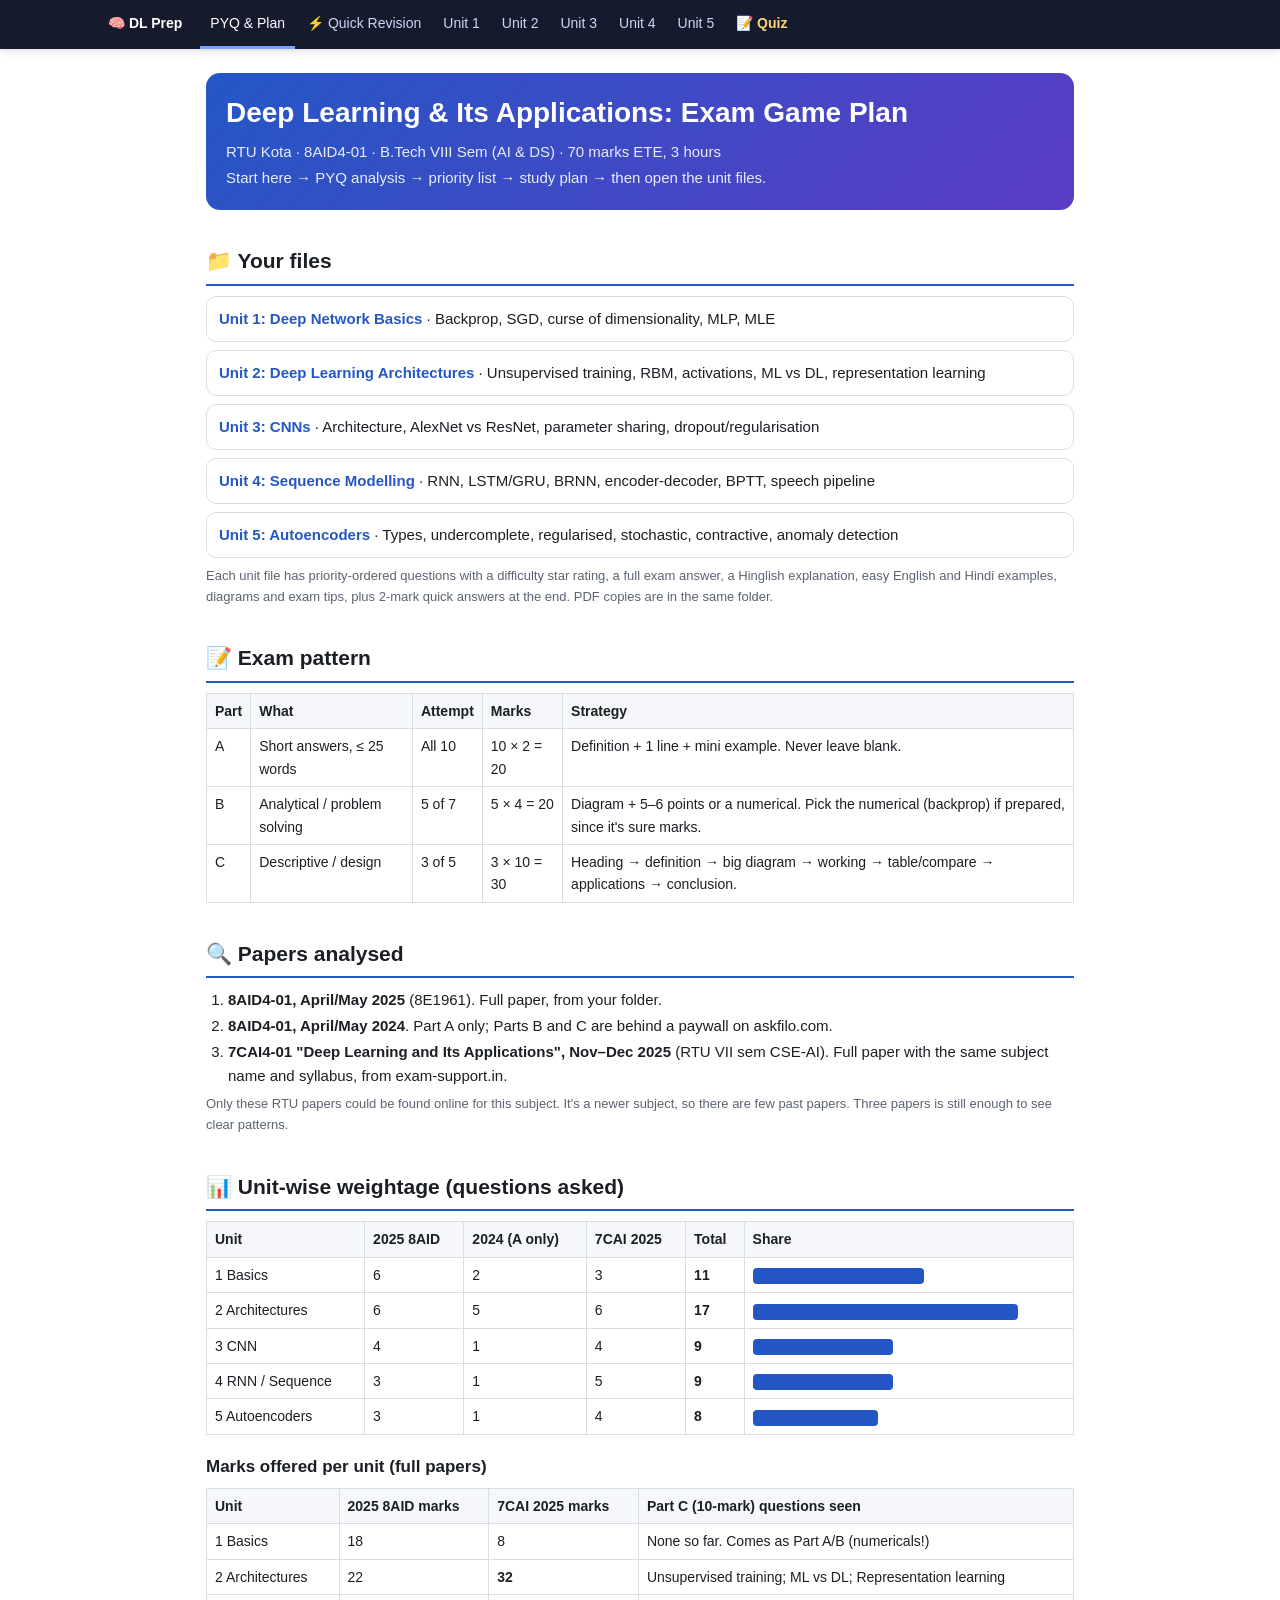
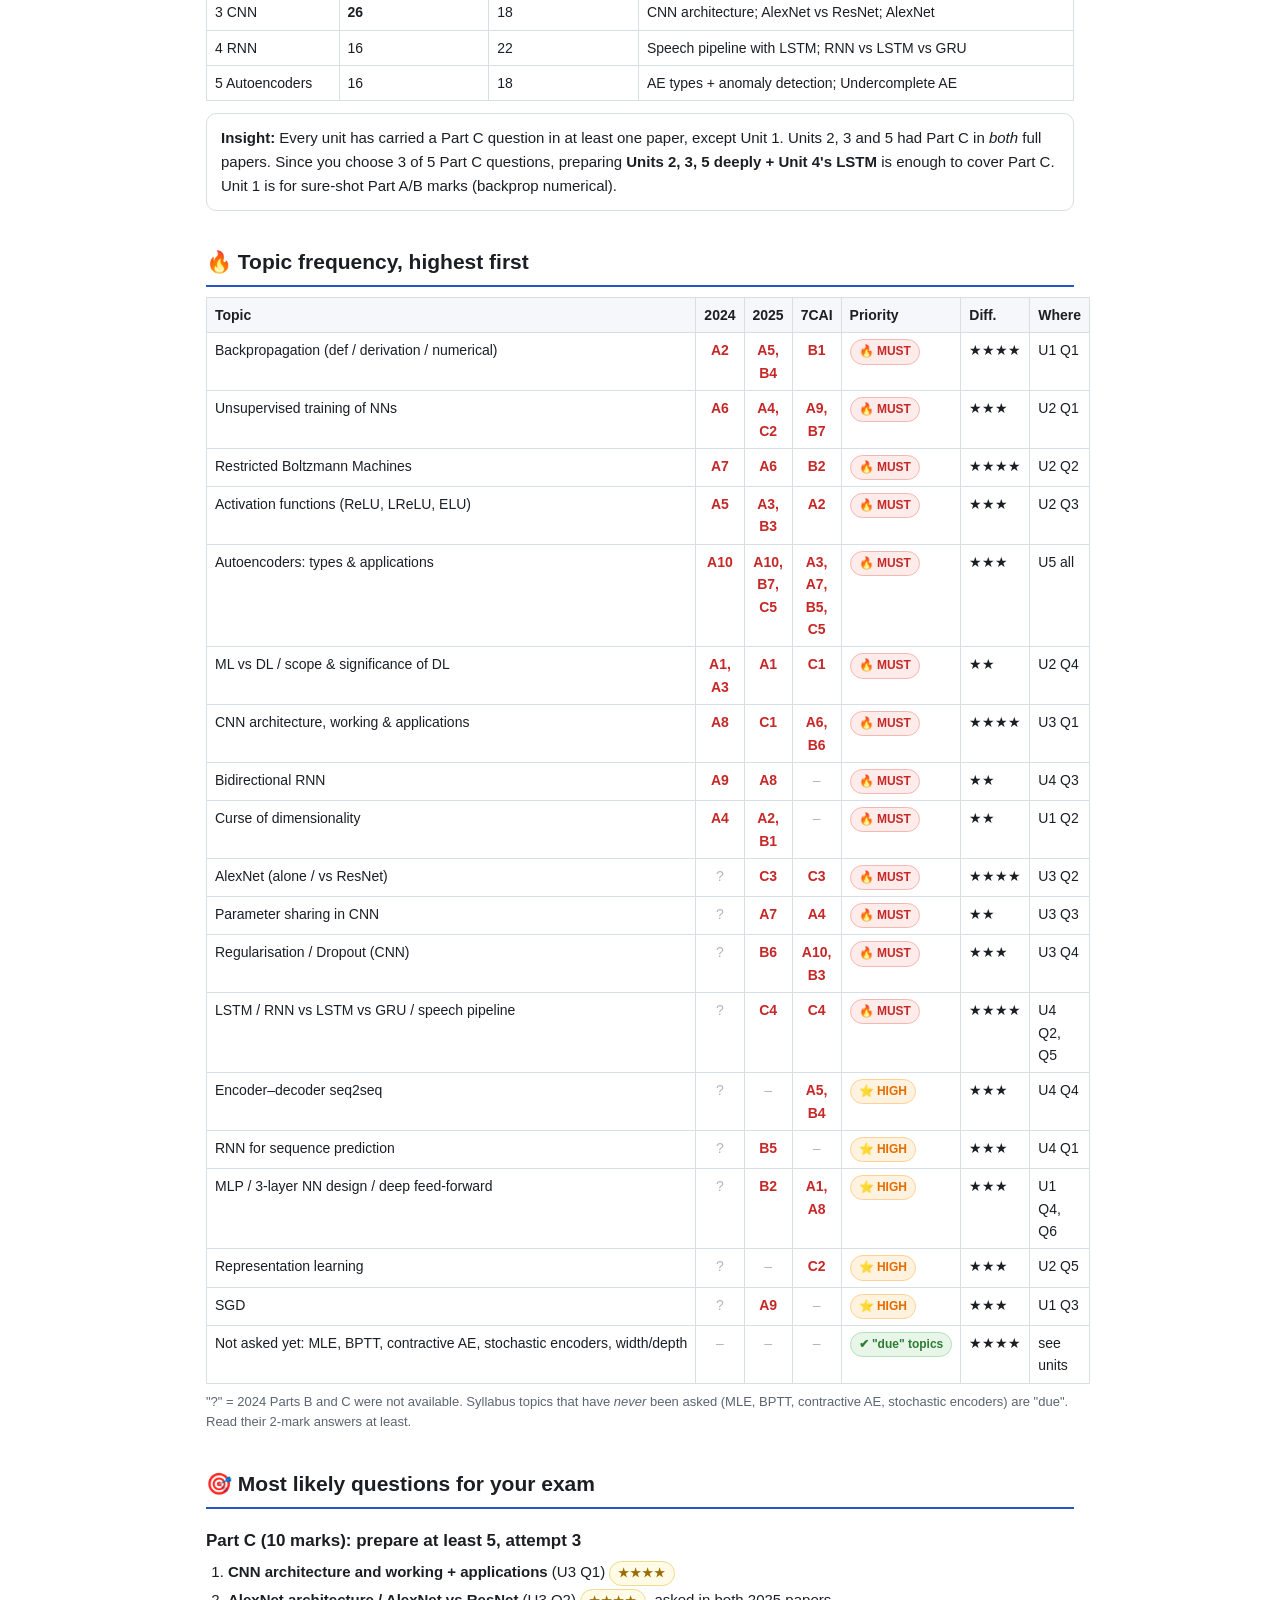
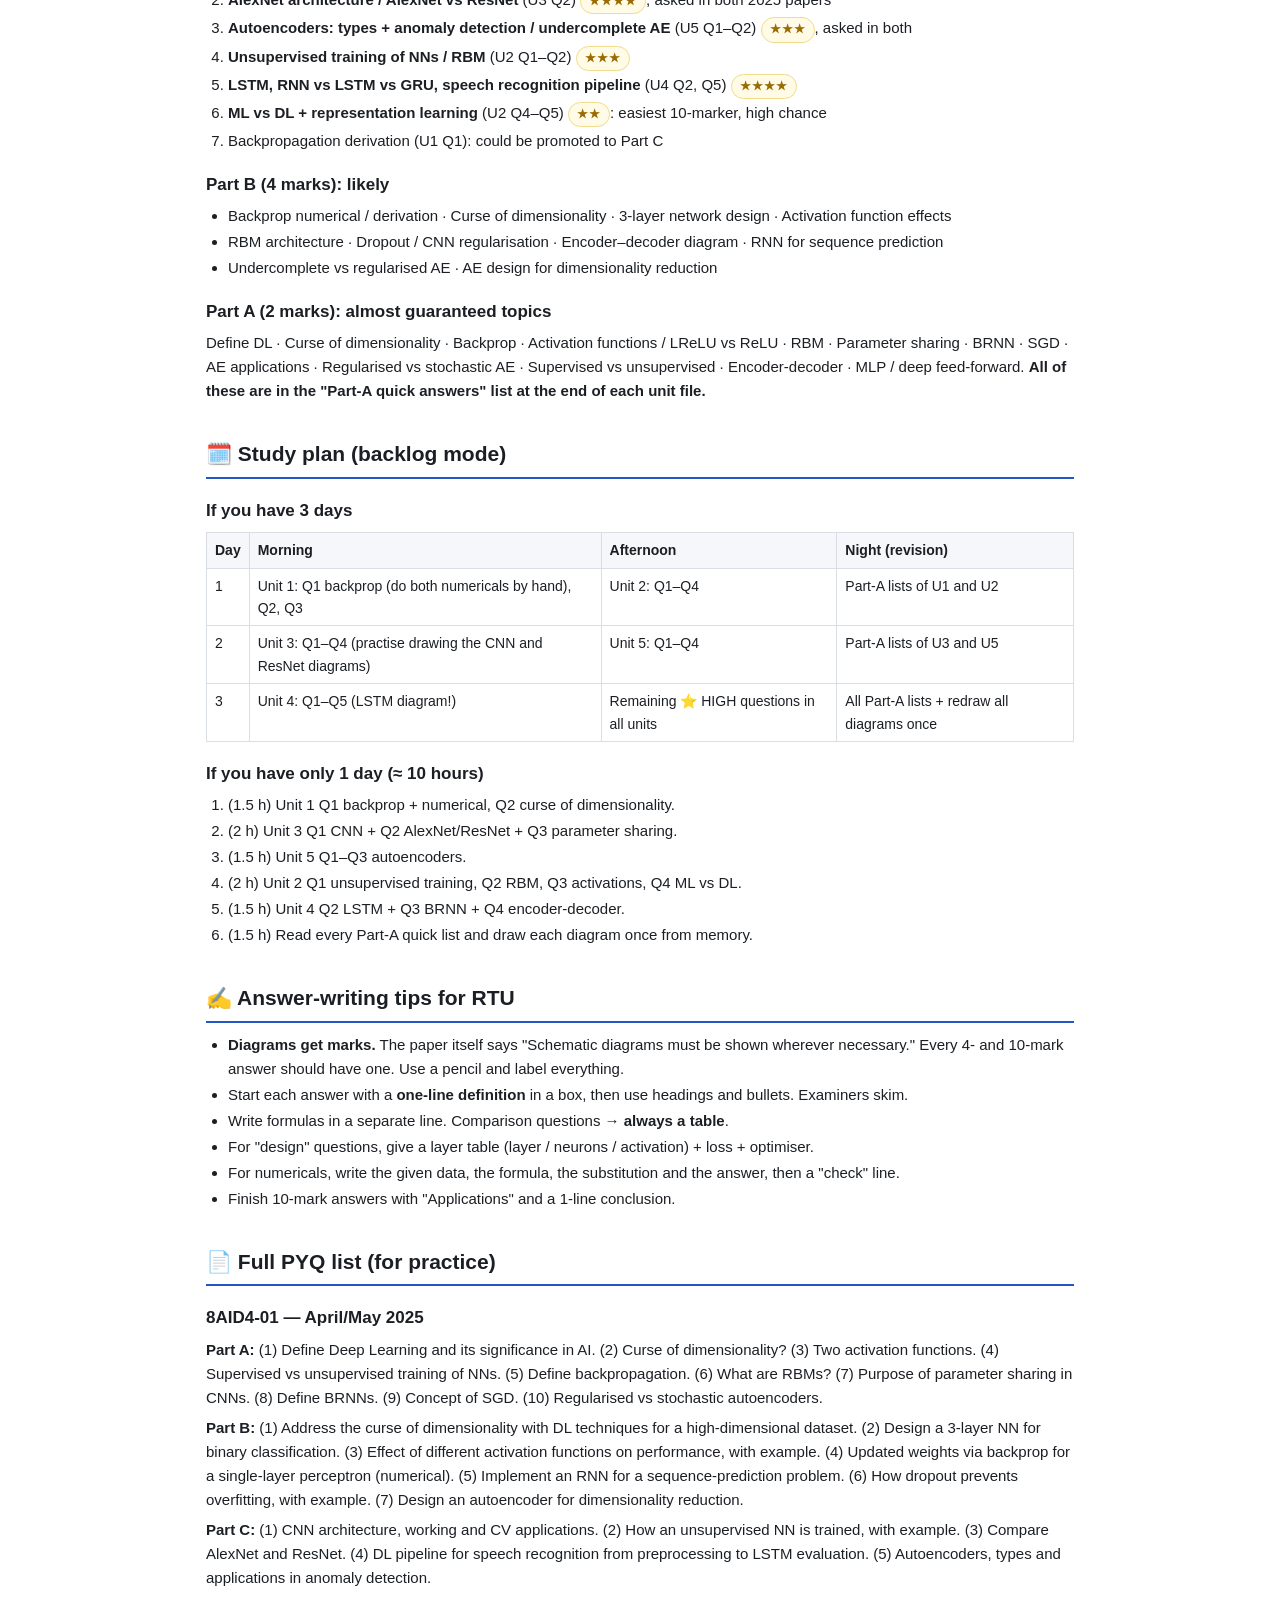
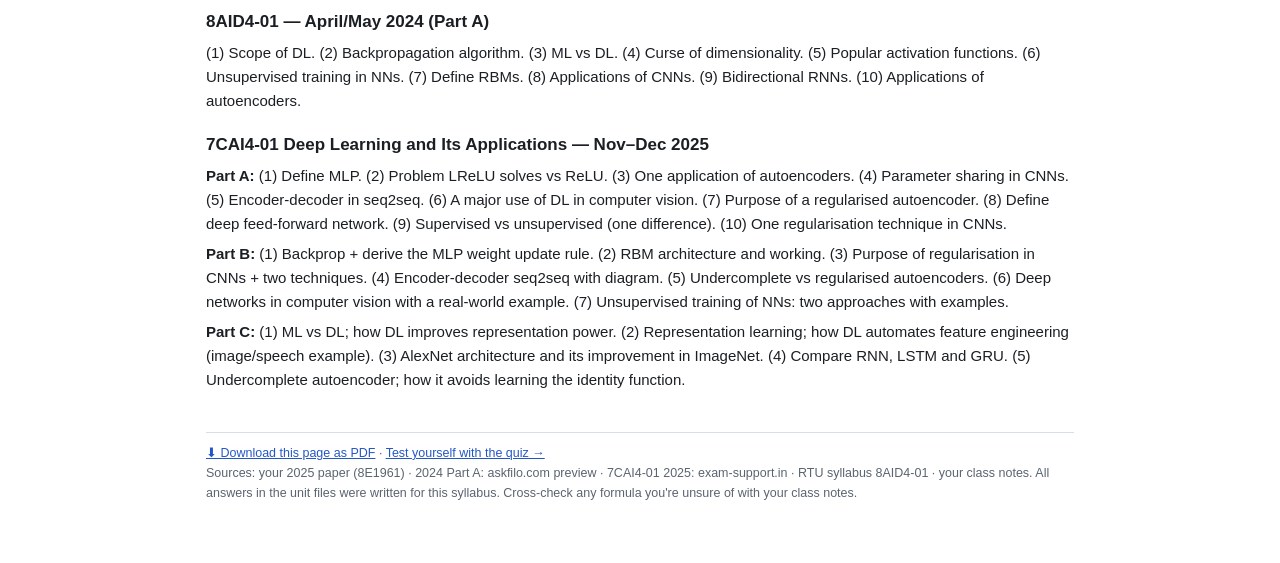
==== plan.html @ b158069f "Add DL exam prep site: unit pages, quick revision, PYQ plan and quizzes Co-Authored-By: Claude Opus " ====
<!doctype html>
<html lang="en">
<head>
<meta charset="utf-8">
<meta name="viewport" content="width=device-width,initial-scale=1">
<title>DL Exam Game Plan</title>
<link rel="stylesheet" href="style.css">
<style>
  .bar{height:16px;border-radius:4px;background:var(--accent);display:inline-block;vertical-align:middle}
  .bar.c2{background:#5b3cc4}
  .yes{color:var(--must);font-weight:700;text-align:center}
  .no{color:#b0b7c2;text-align:center}
  .units a{display:block;padding:10px 12px;border:1px solid var(--line);border-radius:10px;margin:8px 0;text-decoration:none;color:var(--ink)}
  .units a b{color:var(--accent)}
</style>
</head>
<body><nav class="topnav"><div class="navin">
<a href="index.html" class="brand">🧠 DL Prep</a>
<a href="plan.html" data-p="plan" class="active">PYQ &amp; Plan</a><a href="quick.html" data-p="quick">⚡ Quick Revision</a>
<a href="unit1.html" data-p="unit1">Unit 1</a><a href="unit2.html" data-p="unit2">Unit 2</a><a href="unit3.html" data-p="unit3">Unit 3</a><a href="unit4.html" data-p="unit4">Unit 4</a><a href="unit5.html" data-p="unit5">Unit 5</a>
<a href="quiz.html" data-p="quiz" class="quizlink">📝 Quiz</a></div></nav><div class="wrap">

<div class="banner">
  <h1>Deep Learning &amp; Its Applications: Exam Game Plan</h1>
  <p>RTU Kota · 8AID4-01 · B.Tech VIII Sem (AI &amp; DS) · 70 marks ETE, 3 hours</p>
  <p>Start here → PYQ analysis → priority list → study plan → then open the unit files.</p>
</div>

<h2>📁 Your files</h2>
<div class="units">
  <a href="unit1.html"><b>Unit 1: Deep Network Basics</b> · Backprop, SGD, curse of dimensionality, MLP, MLE</a>
  <a href="unit2.html"><b>Unit 2: Deep Learning Architectures</b> · Unsupervised training, RBM, activations, ML vs DL, representation learning</a>
  <a href="unit3.html"><b>Unit 3: CNNs</b> · Architecture, AlexNet vs ResNet, parameter sharing, dropout/regularisation</a>
  <a href="unit4.html"><b>Unit 4: Sequence Modelling</b> · RNN, LSTM/GRU, BRNN, encoder-decoder, BPTT, speech pipeline</a>
  <a href="unit5.html"><b>Unit 5: Autoencoders</b> · Types, undercomplete, regularised, stochastic, contractive, anomaly detection</a>
</div>
<p class="meta">Each unit file has priority-ordered questions with a difficulty star rating, a full exam answer, a Hinglish explanation, easy English and Hindi examples, diagrams and exam tips, plus 2-mark quick answers at the end. PDF copies are in the same folder.</p>

<h2>📝 Exam pattern</h2>
<table>
  <tr><th>Part</th><th>What</th><th>Attempt</th><th>Marks</th><th>Strategy</th></tr>
  <tr><td>A</td><td>Short answers, ≤ 25 words</td><td>All 10</td><td>10 × 2 = 20</td><td>Definition + 1 line + mini example. Never leave blank.</td></tr>
  <tr><td>B</td><td>Analytical / problem solving</td><td>5 of 7</td><td>5 × 4 = 20</td><td>Diagram + 5–6 points or a numerical. Pick the numerical (backprop) if prepared, since it's sure marks.</td></tr>
  <tr><td>C</td><td>Descriptive / design</td><td>3 of 5</td><td>3 × 10 = 30</td><td>Heading → definition → big diagram → working → table/compare → applications → conclusion.</td></tr>
</table>

<h2>🔍 Papers analysed</h2>
<ol>
  <li><b>8AID4-01, April/May 2025</b> (8E1961). Full paper, from your folder.</li>
  <li><b>8AID4-01, April/May 2024</b>. Part A only; Parts B and C are behind a paywall on askfilo.com.</li>
  <li><b>7CAI4-01 "Deep Learning and Its Applications", Nov–Dec 2025</b> (RTU VII sem CSE-AI). Full paper with the same subject name and syllabus, from exam-support.in.</li>
</ol>
<p class="meta">Only these RTU papers could be found online for this subject. It's a newer subject, so there are few past papers. Three papers is still enough to see clear patterns.</p>

<h2>📊 Unit-wise weightage (questions asked)</h2>
<table>
  <tr><th>Unit</th><th>2025 8AID</th><th>2024 (A only)</th><th>7CAI 2025</th><th>Total</th><th style="width:38%">Share</th></tr>
  <tr><td>1 Basics</td><td>6</td><td>2</td><td>3</td><td><b>11</b></td><td><span class="bar" style="width:55%"></span></td></tr>
  <tr><td>2 Architectures</td><td>6</td><td>5</td><td>6</td><td><b>17</b></td><td><span class="bar" style="width:85%"></span></td></tr>
  <tr><td>3 CNN</td><td>4</td><td>1</td><td>4</td><td><b>9</b></td><td><span class="bar" style="width:45%"></span></td></tr>
  <tr><td>4 RNN / Sequence</td><td>3</td><td>1</td><td>5</td><td><b>9</b></td><td><span class="bar" style="width:45%"></span></td></tr>
  <tr><td>5 Autoencoders</td><td>3</td><td>1</td><td>4</td><td><b>8</b></td><td><span class="bar" style="width:40%"></span></td></tr>
</table>
<h3>Marks offered per unit (full papers)</h3>
<table>
  <tr><th>Unit</th><th>2025 8AID marks</th><th>7CAI 2025 marks</th><th>Part C (10-mark) questions seen</th></tr>
  <tr><td>1 Basics</td><td>18</td><td>8</td><td>None so far. Comes as Part A/B (numericals!)</td></tr>
  <tr><td>2 Architectures</td><td>22</td><td><b>32</b></td><td>Unsupervised training; ML vs DL; Representation learning</td></tr>
  <tr><td>3 CNN</td><td><b>26</b></td><td>18</td><td>CNN architecture; AlexNet vs ResNet; AlexNet</td></tr>
  <tr><td>4 RNN</td><td>16</td><td>22</td><td>Speech pipeline with LSTM; RNN vs LSTM vs GRU</td></tr>
  <tr><td>5 Autoencoders</td><td>16</td><td>18</td><td>AE types + anomaly detection; Undercomplete AE</td></tr>
</table>
<div class="box"><b>Insight:</b> Every unit has carried a Part C question in at least one paper, except Unit 1. Units 2, 3 and 5 had Part C in <i>both</i> full papers. Since you choose 3 of 5 Part C questions, preparing <b>Units 2, 3, 5 deeply + Unit 4's LSTM</b> is enough to cover Part C. Unit 1 is for sure-shot Part A/B marks (backprop numerical).</div>

<h2>🔥 Topic frequency, highest first</h2>
<table class="ptable">
  <tr><th>Topic</th><th>2024</th><th>2025</th><th>7CAI</th><th>Priority</th><th>Diff.</th><th>Where</th></tr>
  <tr><td>Backpropagation (def / derivation / numerical)</td><td class="yes">A2</td><td class="yes">A5, B4</td><td class="yes">B1</td><td><span class="tag must">🔥 MUST</span></td><td>★★★★</td><td>U1 Q1</td></tr>
  <tr><td>Unsupervised training of NNs</td><td class="yes">A6</td><td class="yes">A4, C2</td><td class="yes">A9, B7</td><td><span class="tag must">🔥 MUST</span></td><td>★★★</td><td>U2 Q1</td></tr>
  <tr><td>Restricted Boltzmann Machines</td><td class="yes">A7</td><td class="yes">A6</td><td class="yes">B2</td><td><span class="tag must">🔥 MUST</span></td><td>★★★★</td><td>U2 Q2</td></tr>
  <tr><td>Activation functions (ReLU, LReLU, ELU)</td><td class="yes">A5</td><td class="yes">A3, B3</td><td class="yes">A2</td><td><span class="tag must">🔥 MUST</span></td><td>★★★</td><td>U2 Q3</td></tr>
  <tr><td>Autoencoders: types &amp; applications</td><td class="yes">A10</td><td class="yes">A10, B7, C5</td><td class="yes">A3, A7, B5, C5</td><td><span class="tag must">🔥 MUST</span></td><td>★★★</td><td>U5 all</td></tr>
  <tr><td>ML vs DL / scope &amp; significance of DL</td><td class="yes">A1, A3</td><td class="yes">A1</td><td class="yes">C1</td><td><span class="tag must">🔥 MUST</span></td><td>★★</td><td>U2 Q4</td></tr>
  <tr><td>CNN architecture, working &amp; applications</td><td class="yes">A8</td><td class="yes">C1</td><td class="yes">A6, B6</td><td><span class="tag must">🔥 MUST</span></td><td>★★★★</td><td>U3 Q1</td></tr>
  <tr><td>Bidirectional RNN</td><td class="yes">A9</td><td class="yes">A8</td><td class="no">–</td><td><span class="tag must">🔥 MUST</span></td><td>★★</td><td>U4 Q3</td></tr>
  <tr><td>Curse of dimensionality</td><td class="yes">A4</td><td class="yes">A2, B1</td><td class="no">–</td><td><span class="tag must">🔥 MUST</span></td><td>★★</td><td>U1 Q2</td></tr>
  <tr><td>AlexNet (alone / vs ResNet)</td><td class="no">?</td><td class="yes">C3</td><td class="yes">C3</td><td><span class="tag must">🔥 MUST</span></td><td>★★★★</td><td>U3 Q2</td></tr>
  <tr><td>Parameter sharing in CNN</td><td class="no">?</td><td class="yes">A7</td><td class="yes">A4</td><td><span class="tag must">🔥 MUST</span></td><td>★★</td><td>U3 Q3</td></tr>
  <tr><td>Regularisation / Dropout (CNN)</td><td class="no">?</td><td class="yes">B6</td><td class="yes">A10, B3</td><td><span class="tag must">🔥 MUST</span></td><td>★★★</td><td>U3 Q4</td></tr>
  <tr><td>LSTM / RNN vs LSTM vs GRU / speech pipeline</td><td class="no">?</td><td class="yes">C4</td><td class="yes">C4</td><td><span class="tag must">🔥 MUST</span></td><td>★★★★</td><td>U4 Q2, Q5</td></tr>
  <tr><td>Encoder–decoder seq2seq</td><td class="no">?</td><td class="no">–</td><td class="yes">A5, B4</td><td><span class="tag high">⭐ HIGH</span></td><td>★★★</td><td>U4 Q4</td></tr>
  <tr><td>RNN for sequence prediction</td><td class="no">?</td><td class="yes">B5</td><td class="no">–</td><td><span class="tag high">⭐ HIGH</span></td><td>★★★</td><td>U4 Q1</td></tr>
  <tr><td>MLP / 3-layer NN design / deep feed-forward</td><td class="no">?</td><td class="yes">B2</td><td class="yes">A1, A8</td><td><span class="tag high">⭐ HIGH</span></td><td>★★★</td><td>U1 Q4, Q6</td></tr>
  <tr><td>Representation learning</td><td class="no">?</td><td class="no">–</td><td class="yes">C2</td><td><span class="tag high">⭐ HIGH</span></td><td>★★★</td><td>U2 Q5</td></tr>
  <tr><td>SGD</td><td class="no">?</td><td class="yes">A9</td><td class="no">–</td><td><span class="tag high">⭐ HIGH</span></td><td>★★★</td><td>U1 Q3</td></tr>
  <tr><td>Not asked yet: MLE, BPTT, contractive AE, stochastic encoders, width/depth</td><td class="no">–</td><td class="no">–</td><td class="no">–</td><td><span class="tag med">✔ "due" topics</span></td><td>★★★★</td><td>see units</td></tr>
</table>
<p class="meta">"?" = 2024 Parts B and C were not available. Syllabus topics that have <i>never</i> been asked (MLE, BPTT, contractive AE, stochastic encoders) are "due". Read their 2-mark answers at least.</p>

<h2>🎯 Most likely questions for your exam</h2>
<h3>Part C (10 marks): prepare at least 5, attempt 3</h3>
<ol>
  <li><b>CNN architecture and working + applications</b> (U3 Q1) <span class="tag stars">★★★★</span></li>
  <li><b>AlexNet architecture / AlexNet vs ResNet</b> (U3 Q2) <span class="tag stars">★★★★</span>, asked in both 2025 papers</li>
  <li><b>Autoencoders: types + anomaly detection / undercomplete AE</b> (U5 Q1–Q2) <span class="tag stars">★★★</span>, asked in both</li>
  <li><b>Unsupervised training of NNs / RBM</b> (U2 Q1–Q2) <span class="tag stars">★★★</span></li>
  <li><b>LSTM, RNN vs LSTM vs GRU, speech recognition pipeline</b> (U4 Q2, Q5) <span class="tag stars">★★★★</span></li>
  <li><b>ML vs DL + representation learning</b> (U2 Q4–Q5) <span class="tag stars">★★</span>: easiest 10-marker, high chance</li>
  <li>Backpropagation derivation (U1 Q1): could be promoted to Part C</li>
</ol>
<h3>Part B (4 marks): likely</h3>
<ul>
  <li>Backprop numerical / derivation · Curse of dimensionality · 3-layer network design · Activation function effects</li>
  <li>RBM architecture · Dropout / CNN regularisation · Encoder–decoder diagram · RNN for sequence prediction</li>
  <li>Undercomplete vs regularised AE · AE design for dimensionality reduction</li>
</ul>
<h3>Part A (2 marks): almost guaranteed topics</h3>
<p>Define DL · Curse of dimensionality · Backprop · Activation functions / LReLU vs ReLU · RBM · Parameter sharing · BRNN · SGD · AE applications · Regularised vs stochastic AE · Supervised vs unsupervised · Encoder-decoder · MLP / deep feed-forward. <b>All of these are in the "Part-A quick answers" list at the end of each unit file.</b></p>

<h2>🗓️ Study plan (backlog mode)</h2>
<h3>If you have 3 days</h3>
<table>
  <tr><th>Day</th><th>Morning</th><th>Afternoon</th><th>Night (revision)</th></tr>
  <tr><td>1</td><td>Unit 1: Q1 backprop (do both numericals by hand), Q2, Q3</td><td>Unit 2: Q1–Q4</td><td>Part-A lists of U1 and U2</td></tr>
  <tr><td>2</td><td>Unit 3: Q1–Q4 (practise drawing the CNN and ResNet diagrams)</td><td>Unit 5: Q1–Q4</td><td>Part-A lists of U3 and U5</td></tr>
  <tr><td>3</td><td>Unit 4: Q1–Q5 (LSTM diagram!)</td><td>Remaining ⭐ HIGH questions in all units</td><td>All Part-A lists + redraw all diagrams once</td></tr>
</table>
<h3>If you have only 1 day (≈ 10 hours)</h3>
<ol>
  <li>(1.5 h) Unit 1 Q1 backprop + numerical, Q2 curse of dimensionality.</li>
  <li>(2 h) Unit 3 Q1 CNN + Q2 AlexNet/ResNet + Q3 parameter sharing.</li>
  <li>(1.5 h) Unit 5 Q1–Q3 autoencoders.</li>
  <li>(2 h) Unit 2 Q1 unsupervised training, Q2 RBM, Q3 activations, Q4 ML vs DL.</li>
  <li>(1.5 h) Unit 4 Q2 LSTM + Q3 BRNN + Q4 encoder-decoder.</li>
  <li>(1.5 h) Read every Part-A quick list and draw each diagram once from memory.</li>
</ol>

<h2>✍️ Answer-writing tips for RTU</h2>
<ul>
  <li><b>Diagrams get marks.</b> The paper itself says "Schematic diagrams must be shown wherever necessary." Every 4- and 10-mark answer should have one. Use a pencil and label everything.</li>
  <li>Start each answer with a <b>one-line definition</b> in a box, then use headings and bullets. Examiners skim.</li>
  <li>Write formulas in a separate line. Comparison questions → <b>always a table</b>.</li>
  <li>For "design" questions, give a layer table (layer / neurons / activation) + loss + optimiser.</li>
  <li>For numericals, write the given data, the formula, the substitution and the answer, then a "check" line.</li>
  <li>Finish 10-mark answers with "Applications" and a 1-line conclusion.</li>
</ul>

<h2>📄 Full PYQ list (for practice)</h2>
<h3>8AID4-01 — April/May 2025</h3>
<p><b>Part A:</b> (1) Define Deep Learning and its significance in AI. (2) Curse of dimensionality? (3) Two activation functions. (4) Supervised vs unsupervised training of NNs. (5) Define backpropagation. (6) What are RBMs? (7) Purpose of parameter sharing in CNNs. (8) Define BRNNs. (9) Concept of SGD. (10) Regularised vs stochastic autoencoders.</p>
<p><b>Part B:</b> (1) Address the curse of dimensionality with DL techniques for a high-dimensional dataset. (2) Design a 3-layer NN for binary classification. (3) Effect of different activation functions on performance, with example. (4) Updated weights via backprop for a single-layer perceptron (numerical). (5) Implement an RNN for a sequence-prediction problem. (6) How dropout prevents overfitting, with example. (7) Design an autoencoder for dimensionality reduction.</p>
<p><b>Part C:</b> (1) CNN architecture, working and CV applications. (2) How an unsupervised NN is trained, with example. (3) Compare AlexNet and ResNet. (4) DL pipeline for speech recognition from preprocessing to LSTM evaluation. (5) Autoencoders, types and applications in anomaly detection.</p>
<h3>8AID4-01 — April/May 2024 (Part A)</h3>
<p>(1) Scope of DL. (2) Backpropagation algorithm. (3) ML vs DL. (4) Curse of dimensionality. (5) Popular activation functions. (6) Unsupervised training in NNs. (7) Define RBMs. (8) Applications of CNNs. (9) Bidirectional RNNs. (10) Applications of autoencoders.</p>
<h3>7CAI4-01 Deep Learning and Its Applications — Nov–Dec 2025</h3>
<p><b>Part A:</b> (1) Define MLP. (2) Problem LReLU solves vs ReLU. (3) One application of autoencoders. (4) Parameter sharing in CNNs. (5) Encoder-decoder in seq2seq. (6) A major use of DL in computer vision. (7) Purpose of a regularised autoencoder. (8) Define deep feed-forward network. (9) Supervised vs unsupervised (one difference). (10) One regularisation technique in CNNs.</p>
<p><b>Part B:</b> (1) Backprop + derive the MLP weight update rule. (2) RBM architecture and working. (3) Purpose of regularisation in CNNs + two techniques. (4) Encoder-decoder seq2seq with diagram. (5) Undercomplete vs regularised autoencoders. (6) Deep networks in computer vision with a real-world example. (7) Unsupervised training of NNs: two approaches with examples.</p>
<p><b>Part C:</b> (1) ML vs DL; how DL improves representation power. (2) Representation learning; how DL automates feature engineering (image/speech example). (3) AlexNet architecture and its improvement in ImageNet. (4) Compare RNN, LSTM and GRU. (5) Undercomplete autoencoder; how it avoids learning the identity function.</p>

<div class="footer"><a href="pdf/plan.pdf">⬇ Download this page as PDF</a> · <a href="quiz.html">Test yourself with the quiz →</a><br>Sources: your 2025 paper (8E1961) · 2024 Part A: askfilo.com preview · 7CAI4-01 2025: exam-support.in · RTU syllabus 8AID4-01 · your class notes. All answers in the unit files were written for this syllabus. Cross-check any formula you're unsure of with your class notes.</div>
</div></body></html>
---- style.css ----
/* Shared style for DL exam-prep documents (screen + print) */
:root{
  --ink:#1b1f24; --muted:#5b6470; --line:#d9dee5; --bg:#ffffff; --soft:#f5f7fa;
  --accent:#2457c5; --accent-soft:#e8efff;
  --must:#c62828; --must-soft:#fdecea;
  --high:#e46c00; --high-soft:#fff3e0;
  --med:#2e7d32;  --med-soft:#e8f5e9;
  --hing:#6a1b9a; --hing-soft:#f6edfb;
  --eng:#00695c;  --eng-soft:#e6f4f1;
  --hin:#ad1457;  --hin-soft:#fde9f1;
  --tip:#8d6e00;  --tip-soft:#fff8dc;
}
*{box-sizing:border-box}
html{-webkit-print-color-adjust:exact;print-color-adjust:exact}
body{margin:0;background:var(--bg);color:var(--ink);
  font:15px/1.6 "Segoe UI",-apple-system,BlinkMacSystemFont,"Noto Sans","Noto Sans Devanagari",Arial,sans-serif}
.wrap{max-width:900px;margin:0 auto;padding:24px 16px 60px}
h1{font-size:28px;margin:0 0 4px;color:var(--accent)}
h2{font-size:21px;margin:34px 0 10px;padding-bottom:6px;border-bottom:2px solid var(--accent)}
h3{font-size:17px;margin:18px 0 6px}
h4{font-size:15px;margin:12px 0 4px}
p{margin:6px 0}
ul,ol{margin:6px 0;padding-left:22px}
li{margin:2px 0}
code,.mono{font-family:"SF Mono",Menlo,Consolas,monospace;font-size:13.5px;background:var(--soft);padding:1px 5px;border-radius:4px}
pre{font-family:"SF Mono",Menlo,Consolas,monospace;font-size:13px;background:var(--soft);border:1px solid var(--line);
  border-radius:8px;padding:10px 12px;overflow-x:auto;white-space:pre-wrap;line-height:1.45}
table{border-collapse:collapse;width:100%;margin:8px 0;font-size:14px}
th,td{border:1px solid var(--line);padding:6px 8px;text-align:left;vertical-align:top}
th{background:var(--soft)}
a{color:var(--accent)}
.sub{color:var(--muted);margin:0 0 14px}
.meta{font-size:13px;color:var(--muted)}

/* header banner */
.banner{background:linear-gradient(135deg,#2457c5,#5b3cc4);color:#fff;border-radius:14px;padding:18px 20px;margin-bottom:18px}
.banner h1{color:#fff}
.banner p{color:#e9ecff;margin:2px 0}

/* legend & toc */
.box{border:1px solid var(--line);border-radius:10px;padding:12px 14px;margin:12px 0;background:#fff}
.toc ol{columns:2;column-gap:28px}
@media (max-width:640px){.toc ol{columns:1}}

/* question card */
.q{border:1px solid var(--line);border-left:6px solid var(--accent);border-radius:12px;padding:14px 16px;margin:22px 0;background:#fff;
  break-inside:auto}
.q.must{border-left-color:var(--must)}
.q.high{border-left-color:var(--high)}
.q.med{border-left-color:var(--med)}
.qhead{display:flex;flex-wrap:wrap;gap:6px;align-items:center;margin-bottom:6px}
.qno{font-weight:700;color:var(--muted);font-size:13px}
.qtitle{font-size:17px;font-weight:700;margin:4px 0 8px}
.tag{display:inline-block;font-size:12px;font-weight:600;padding:2px 8px;border-radius:999px;border:1px solid transparent;white-space:nowrap}
.tag.must{background:var(--must-soft);color:var(--must);border-color:#f3b8b3}
.tag.high{background:var(--high-soft);color:var(--high);border-color:#ffd199}
.tag.med{background:var(--med-soft);color:var(--med);border-color:#b7dfb9}
.tag.stars{background:#fffbe6;color:#9a6b00;border-color:#f0dc8a;letter-spacing:1px}
.tag.marks{background:var(--accent-soft);color:var(--accent);border-color:#c3d3ff}
.tag.pyq{background:#1b1f24;color:#fff}

/* answer sub-blocks */
.blk{border-radius:10px;padding:10px 12px;margin:10px 0}
.blk > .lbl{font-weight:700;font-size:13px;text-transform:uppercase;letter-spacing:.4px;margin-bottom:4px;display:block}
.ans{background:#fff;border:1px dashed var(--line)}
.ans > .lbl{color:var(--accent)}
.hing{background:var(--hing-soft)} .hing > .lbl{color:var(--hing)}
.eng{background:var(--eng-soft)}   .eng > .lbl{color:var(--eng)}
.hin{background:var(--hin-soft)}   .hin > .lbl{color:var(--hin)}
.hin p,.hin li{font-family:"Noto Sans Devanagari","Kohinoor Devanagari","Mangal",sans-serif}
.tip{background:var(--tip-soft)}   .tip > .lbl{color:var(--tip)}
.formula{background:var(--soft);border:1px solid var(--line);border-radius:8px;padding:8px 12px;margin:8px 0;
  font-family:"Cambria Math","STIX Two Math","Times New Roman",serif;font-size:16px}

/* figures */
figure{margin:12px 0;text-align:center}
figure img{max-width:100%;max-height:340px;background:#fff;border:1px solid var(--line);border-radius:8px;padding:6px}
figure svg{max-width:100%;height:auto;background:#fff;border:1px solid var(--line);border-radius:8px}
figcaption{font-size:12.5px;color:var(--muted);margin-top:4px}
.figrow{display:flex;gap:10px;flex-wrap:wrap;justify-content:center}
.figrow figure{flex:1 1 220px}

/* priority table */
.ptable td:first-child{white-space:nowrap}

.quick li{margin:6px 0}
.footer{margin-top:40px;font-size:12.5px;color:var(--muted);border-top:1px solid var(--line);padding-top:10px}

@media print{
  @page{size:A4;margin:14mm 12mm}
  body{font-size:12.5px}
  .wrap{max-width:none;padding:0}
  .q{break-inside:auto;page-break-inside:auto}
  .blk,figure,.formula,table{break-inside:avoid}
  h2{break-after:avoid}
  a{color:inherit;text-decoration:none}
  figure img{max-height:260px}
}

/* ---- site navigation ---- */
html{scroll-padding-top:60px}
.topnav{position:sticky;top:0;z-index:50;background:#151a2d;box-shadow:0 2px 8px rgba(0,0,0,.15)}
.navin{max-width:1100px;margin:0 auto;display:flex;gap:2px;overflow-x:auto;padding:0 8px;scrollbar-width:none}
.navin::-webkit-scrollbar{display:none}
.topnav a{color:#cfd6f5;text-decoration:none;padding:12px 10px;font-size:14px;white-space:nowrap;border-bottom:3px solid transparent}
.topnav a:hover{color:#fff}
.topnav a.active{color:#fff;border-bottom-color:#7aa2ff}
.topnav a.brand{color:#fff;font-weight:700;margin-right:6px}
.topnav a.quizlink{color:#ffd479;font-weight:600}
@media print{.topnav{display:none}}

/* ---- mobile: no sideways page scroll ---- */
@media (max-width:700px){
  .wrap{overflow-wrap:anywhere}
  table{display:block;overflow-x:auto;-webkit-overflow-scrolling:touch}
  th,td{min-width:90px}
  .tag{white-space:normal}
  h1{font-size:24px}
  .banner,.hero{padding:16px}
  figure img{max-width:100%;height:auto}
}
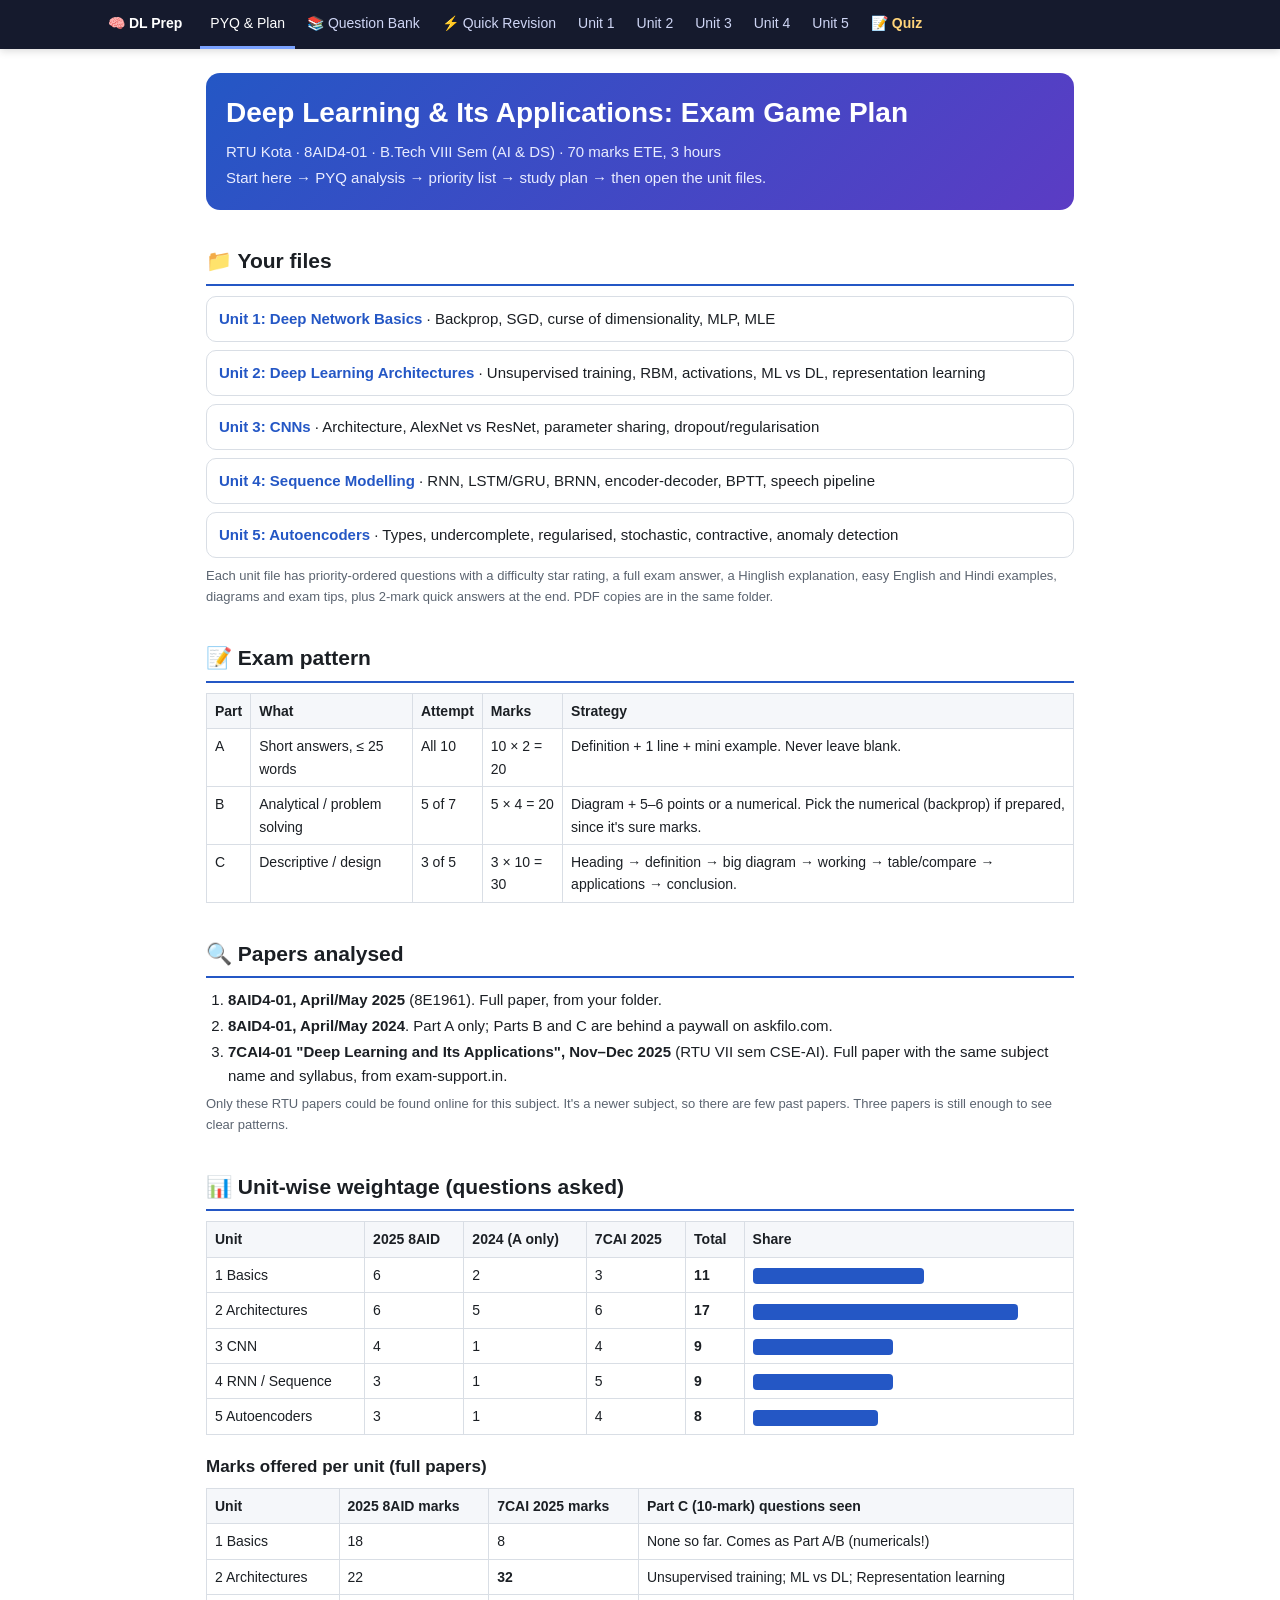
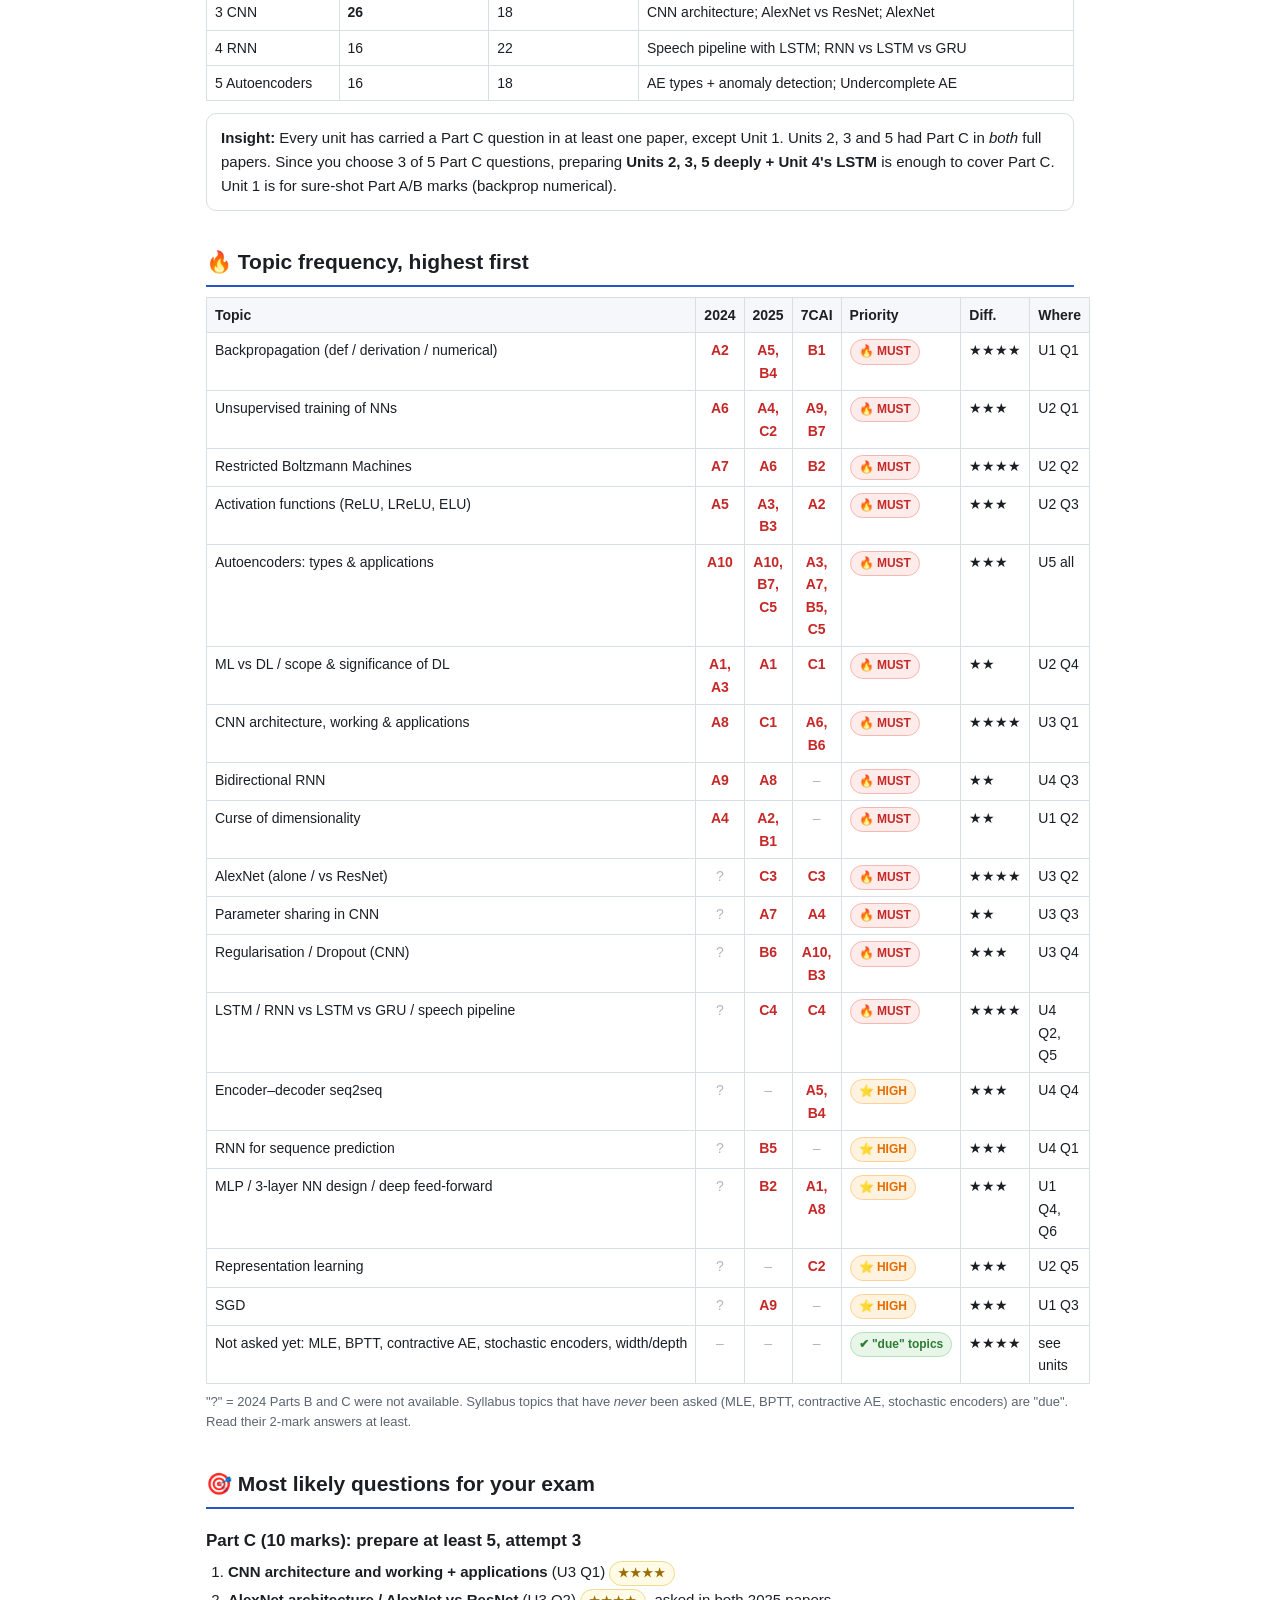
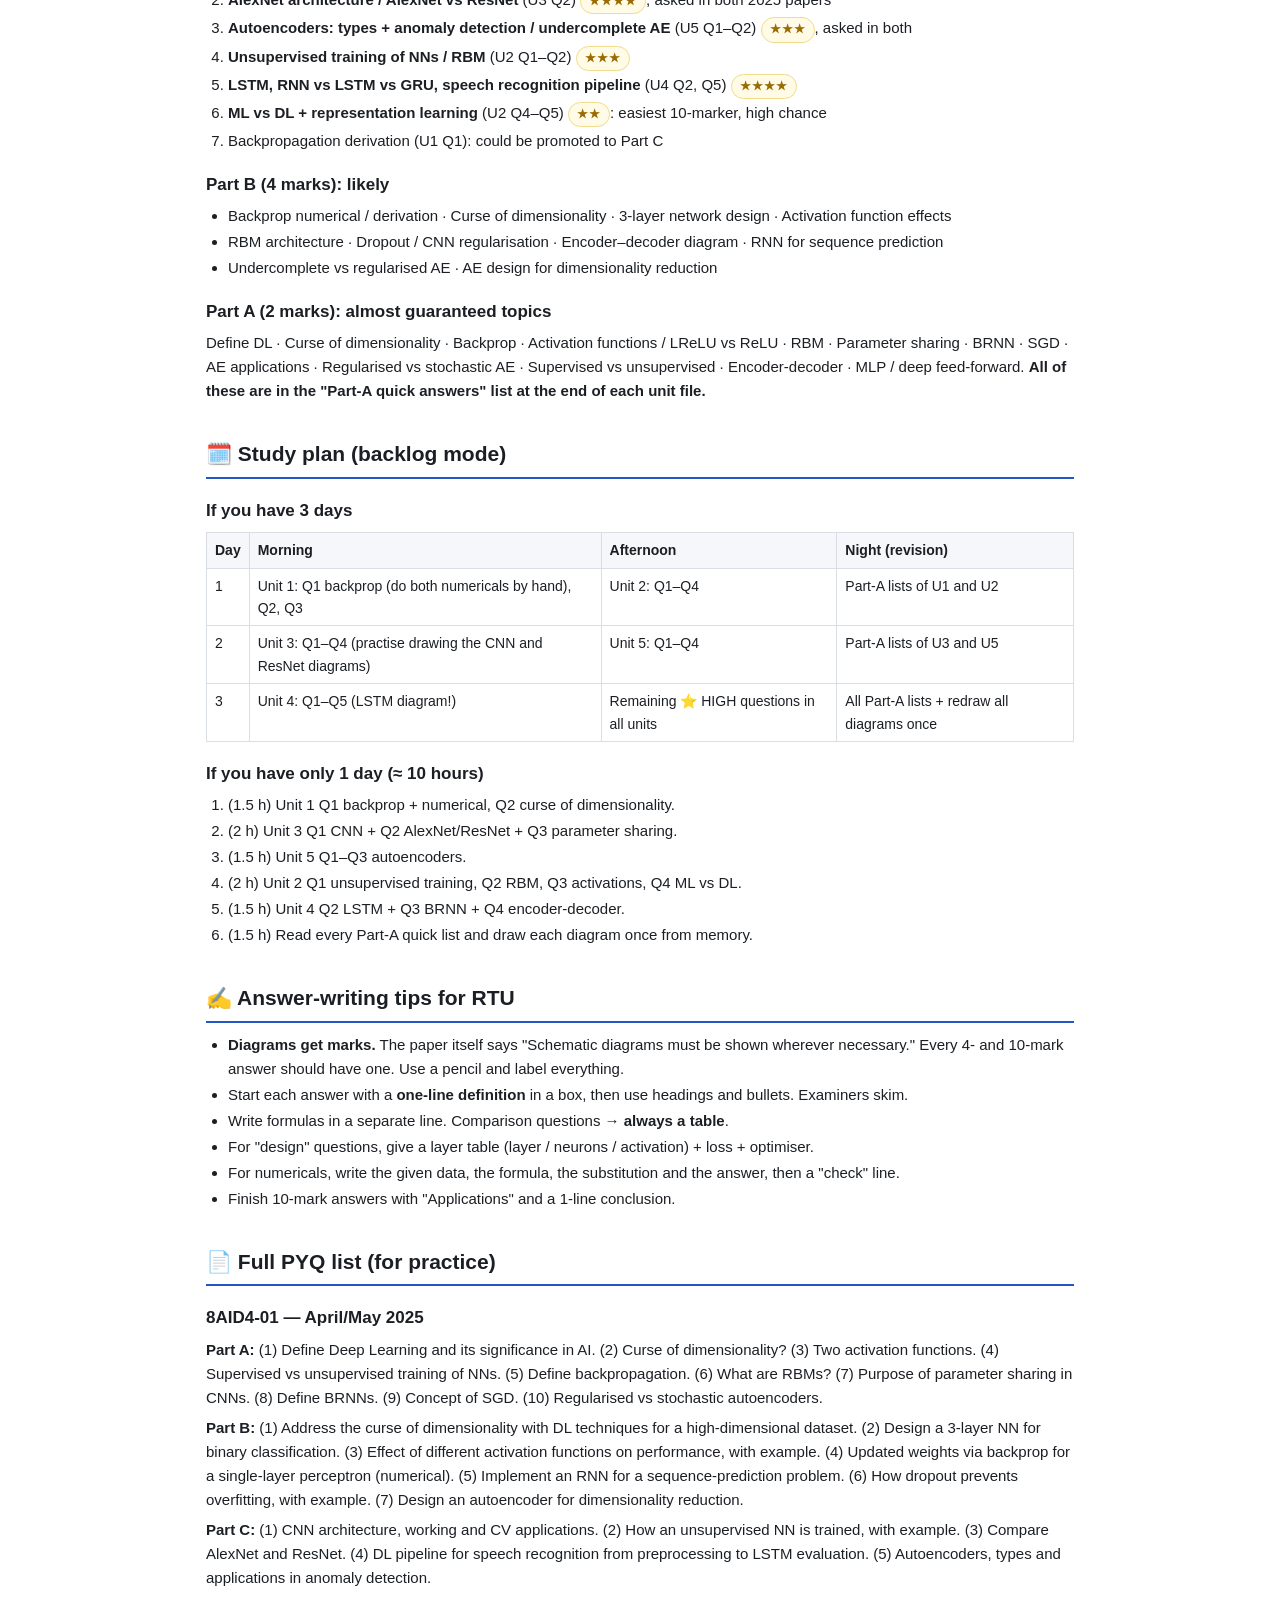
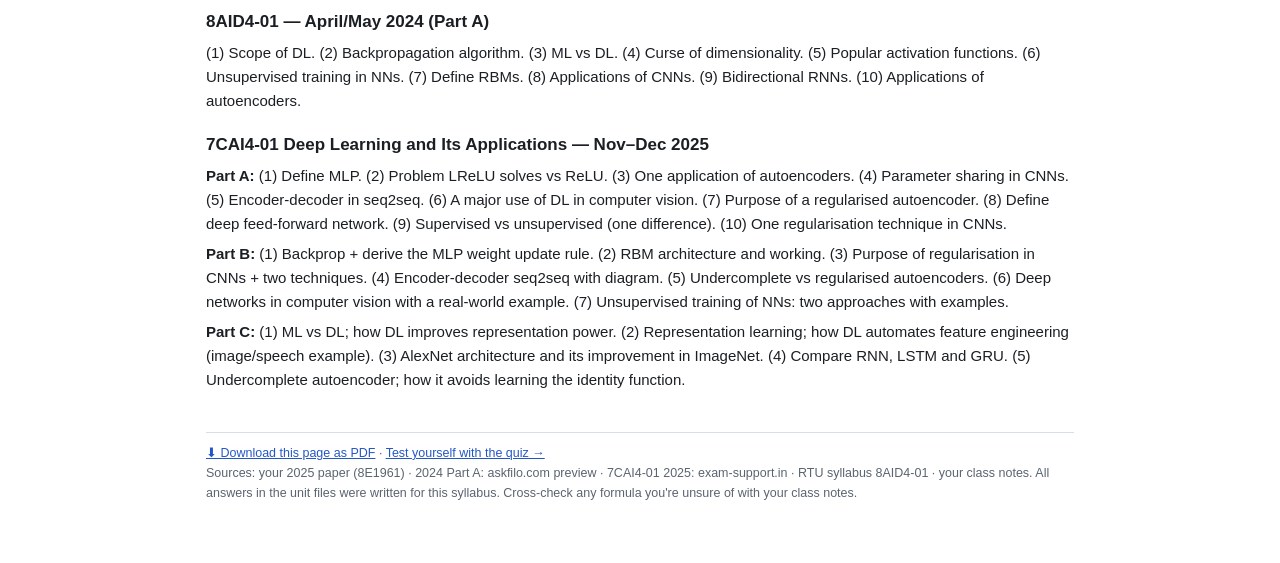
==== commit 4fcd6ec5: "Add question bank: 127 rated questions with English + Hinglish answers and analysis Co-Authored-By: " ====
--- a/plan.html
+++ b/plan.html
@@ -16,7 +16,7 @@
 </head>
 <body><nav class="topnav"><div class="navin">
 <a href="index.html" class="brand">🧠 DL Prep</a>
-<a href="plan.html" data-p="plan" class="active">PYQ &amp; Plan</a><a href="quick.html" data-p="quick">⚡ Quick Revision</a>
+<a href="plan.html" data-p="plan" class="active">PYQ &amp; Plan</a><a href="qbank.html">📚 Question Bank</a><a href="quick.html" data-p="quick">⚡ Quick Revision</a>
 <a href="unit1.html" data-p="unit1">Unit 1</a><a href="unit2.html" data-p="unit2">Unit 2</a><a href="unit3.html" data-p="unit3">Unit 3</a><a href="unit4.html" data-p="unit4">Unit 4</a><a href="unit5.html" data-p="unit5">Unit 5</a>
 <a href="quiz.html" data-p="quiz" class="quizlink">📝 Quiz</a></div></nav><div class="wrap">
 
